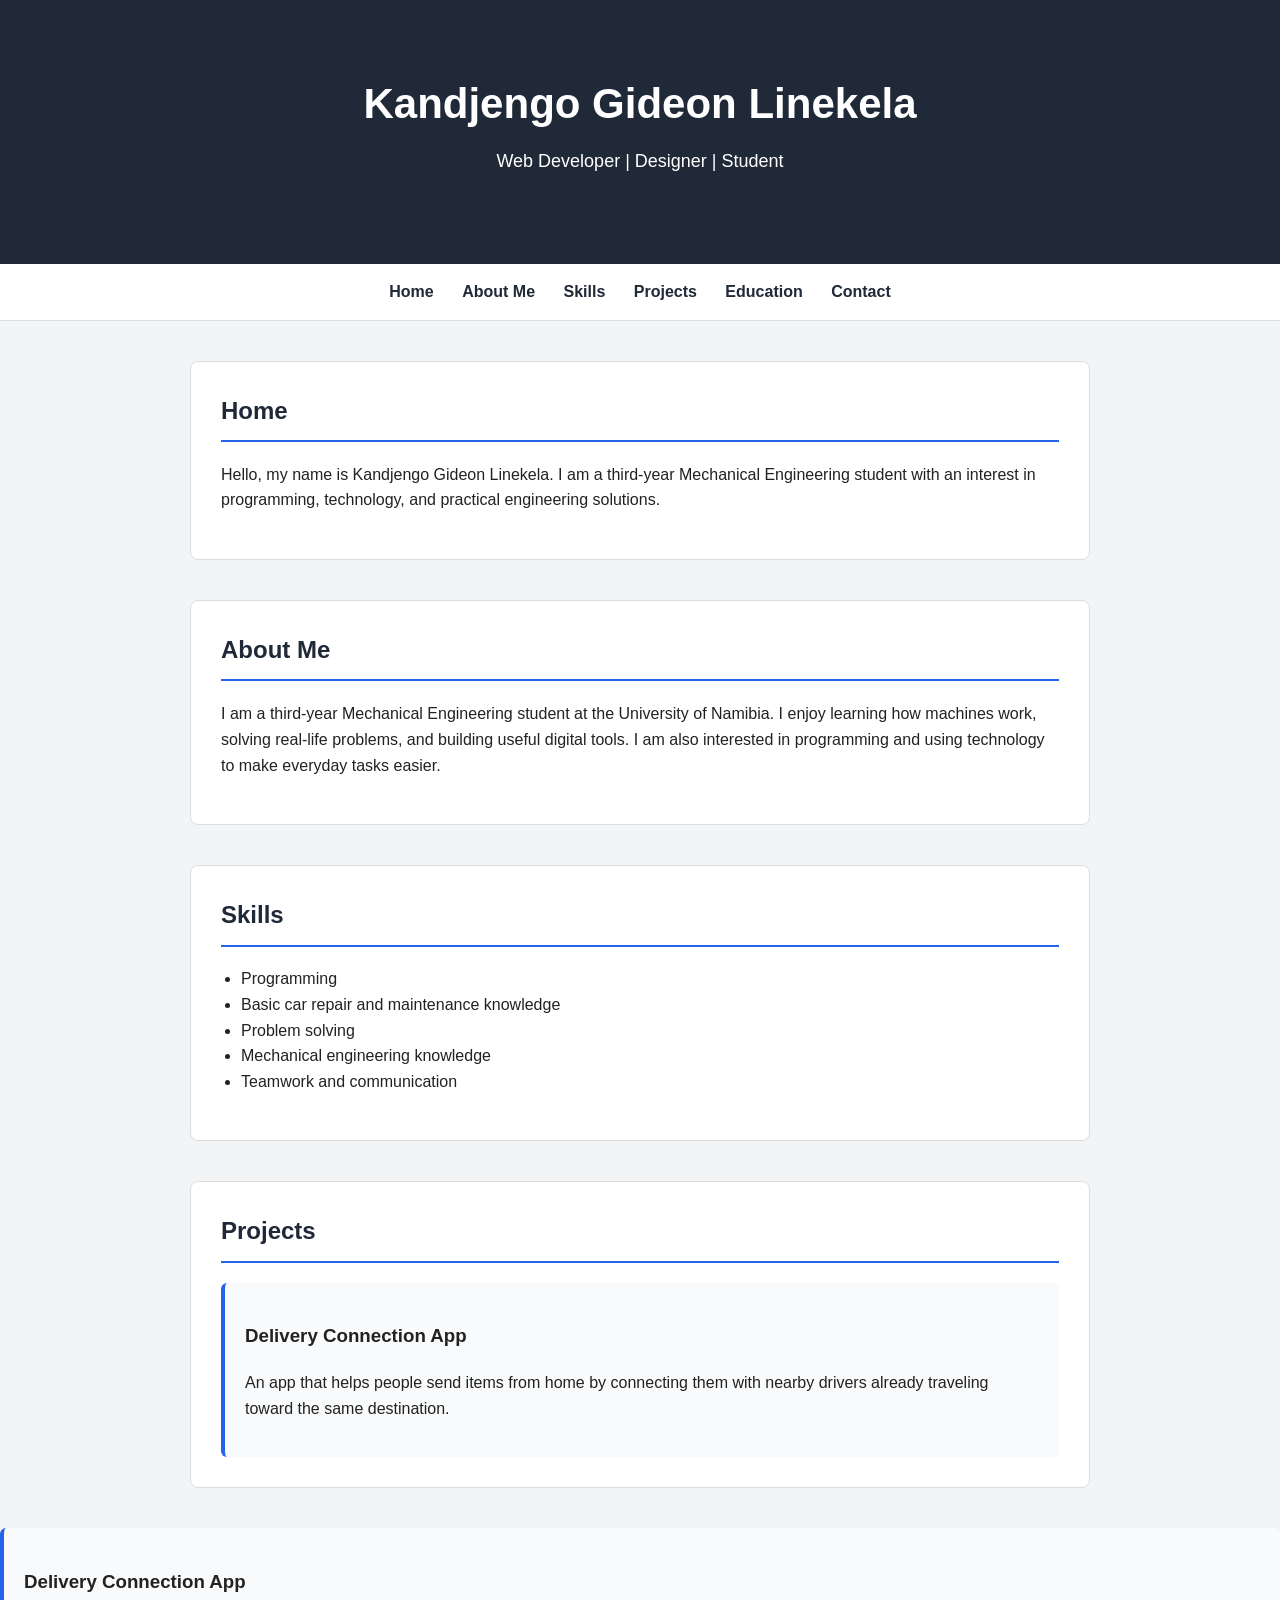
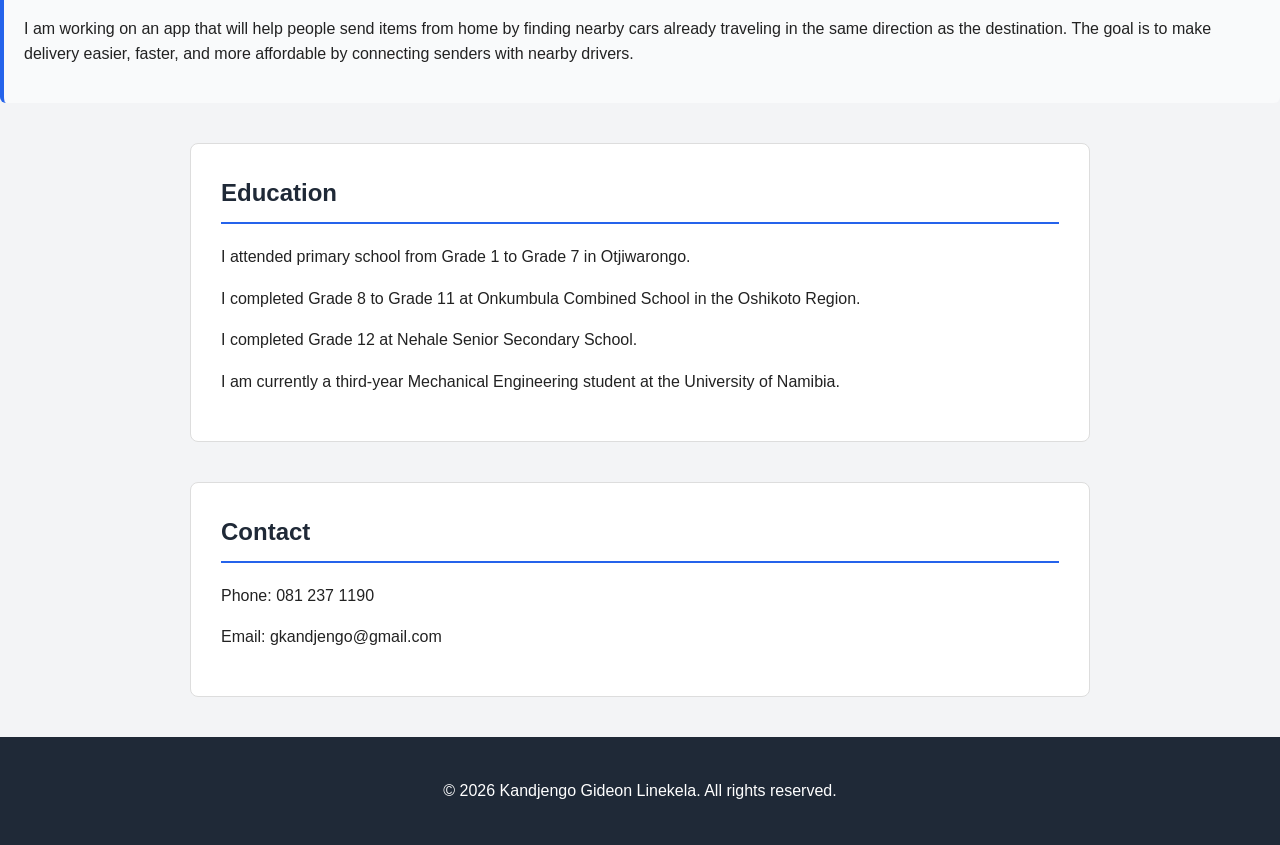
==== index.html @ 96c0da86 "Create portfolio website" ====
<!DOCTYPE html>
<html lang="en">
<head>
  <meta charset="UTF-8" />
  <meta name="viewport" content="width=device-width, initial-scale=1.0" />
  <title>Kandjengo Gideon Linekela | Portfolio</title>
  <link rel="stylesheet" href="style.css" />
</head>
<body>

  <header>
    <h1>Kandjengo Gideon Linekela</h1>
    <p>Web Developer | Designer | Student</p>
  </header>

  <nav>
  <a href="#home">Home</a>
  <a href="#about">About Me</a>
  <a href="#skills">Skills</a>
  <a href="#projects">Projects</a>
  <a href="#education">Education</a>
  <a href="#contact">Contact</a>
</nav>

 <section id="home">
  <h2>Home</h2>
  <p>
    Hello, my name is Kandjengo Gideon Linekela. I am a third-year Mechanical Engineering student
    with an interest in programming, technology, and practical engineering solutions.
  </p>
</section>

<section id="about">
  <h2>About Me</h2>
  <p>
    I am a third-year Mechanical Engineering student at the University of Namibia. I enjoy learning how machines
    work, solving real-life problems, and building useful digital tools. I am also
    interested in programming and using technology to make everyday tasks easier.
  </p>
</section>

<section id="skills">
  <h2>Skills</h2>
  <ul>
    <li>Programming</li>
    <li>Basic car repair and maintenance knowledge</li>
    <li>Problem solving</li>
    <li>Mechanical engineering knowledge</li>
    <li>Teamwork and communication</li>
  </ul>
</section>

<section id="projects">
  <h2>Projects</h2>

  <div class="project">
    <h3>Delivery Connection App</h3>
    <p>
      An app that helps people send items from home by connecting them with nearby
      drivers already traveling toward the same destination.
    </p>
  </div>
</section>
  <div class="project">
    <h3>Delivery Connection App</h3>
    <p>
      I am working on an app that will help people send items from home by finding
      nearby cars already traveling in the same direction as the destination.
      The goal is to make delivery easier, faster, and more affordable by connecting
      senders with nearby drivers.
    </p>
  </div>
</section>

<section id="education">
  <h2>Education</h2>

  <p>
    I attended primary school from Grade 1 to Grade 7 in Otjiwarongo.
  </p>

  <p>
    I completed Grade 8 to Grade 11 at Onkumbula Combined School in the Oshikoto Region.
  </p>

  <p>
    I completed Grade 12 at Nehale Senior Secondary School.
  </p>

  <p>
    I am currently a third-year Mechanical Engineering student at the University of Namibia.
  </p>
</section>

<section id="contact">
  <h2>Contact</h2>
  <p>Phone: 081 237 1190</p>
  <p>Email: gkandjengo@gmail.com</p>
</section>

  <footer>
    <p>&copy; 2026 Kandjengo Gideon Linekela. All rights reserved.</p>
  </footer>

  <script src="script.js"></script>
</body>
</html>
---- style.css ----
* {
  box-sizing: border-box;
}

html {
  scroll-behavior: smooth;
}

body {
  margin: 0;
  font-family: Arial, sans-serif;
  background: #f3f4f6;
  color: #222222;
  line-height: 1.6;
}

header {
  background: #1f2937;
  color: white;
  text-align: center;
  padding: 70px 20px;
}

header h1 {
  margin: 0;
  font-size: 42px;
}

header p {
  font-size: 18px;
  margin-top: 10px;
}

nav {
  background: white;
  text-align: center;
  padding: 15px;
  border-bottom: 1px solid #ddd;
  position: sticky;
  top: 0;
}

nav a {
  color: #1f2937;
  text-decoration: none;
  margin: 0 12px;
  font-weight: bold;
}

nav a:hover {
  color: #2563eb;
}

section {
  max-width: 900px;
  margin: 40px auto;
  padding: 30px;
  background: white;
  border-radius: 8px;
  border: 1px solid #ddd;
}

section h2 {
  color: #1f2937;
  margin-top: 0;
  border-bottom: 2px solid #2563eb;
  padding-bottom: 10px;
}

ul {
  padding-left: 20px;
}

.project {
  background: #f9fafb;
  padding: 20px;
  border-left: 4px solid #2563eb;
  border-radius: 6px;
  margin-top: 15px;
}

footer {
  text-align: center;
  padding: 25px;
  background: #1f2937;
  color: white;
  margin-top: 40px;
}

@media (max-width: 600px) {
  header h1 {
    font-size: 32px;
  }

  nav a {
    display: inline-block;
    margin: 8px;
  }

  section {
    margin: 20px 12px;
    padding: 20px;
  }
}
.skills-list {
  display: flex;
  flex-wrap: wrap;
  gap: 10px;
}

.skills-list span {
  background: #e0ecff;
  color: #1f2937;
  padding: 10px 14px;
  border-radius: 6px;
  font-weight: bold;
}
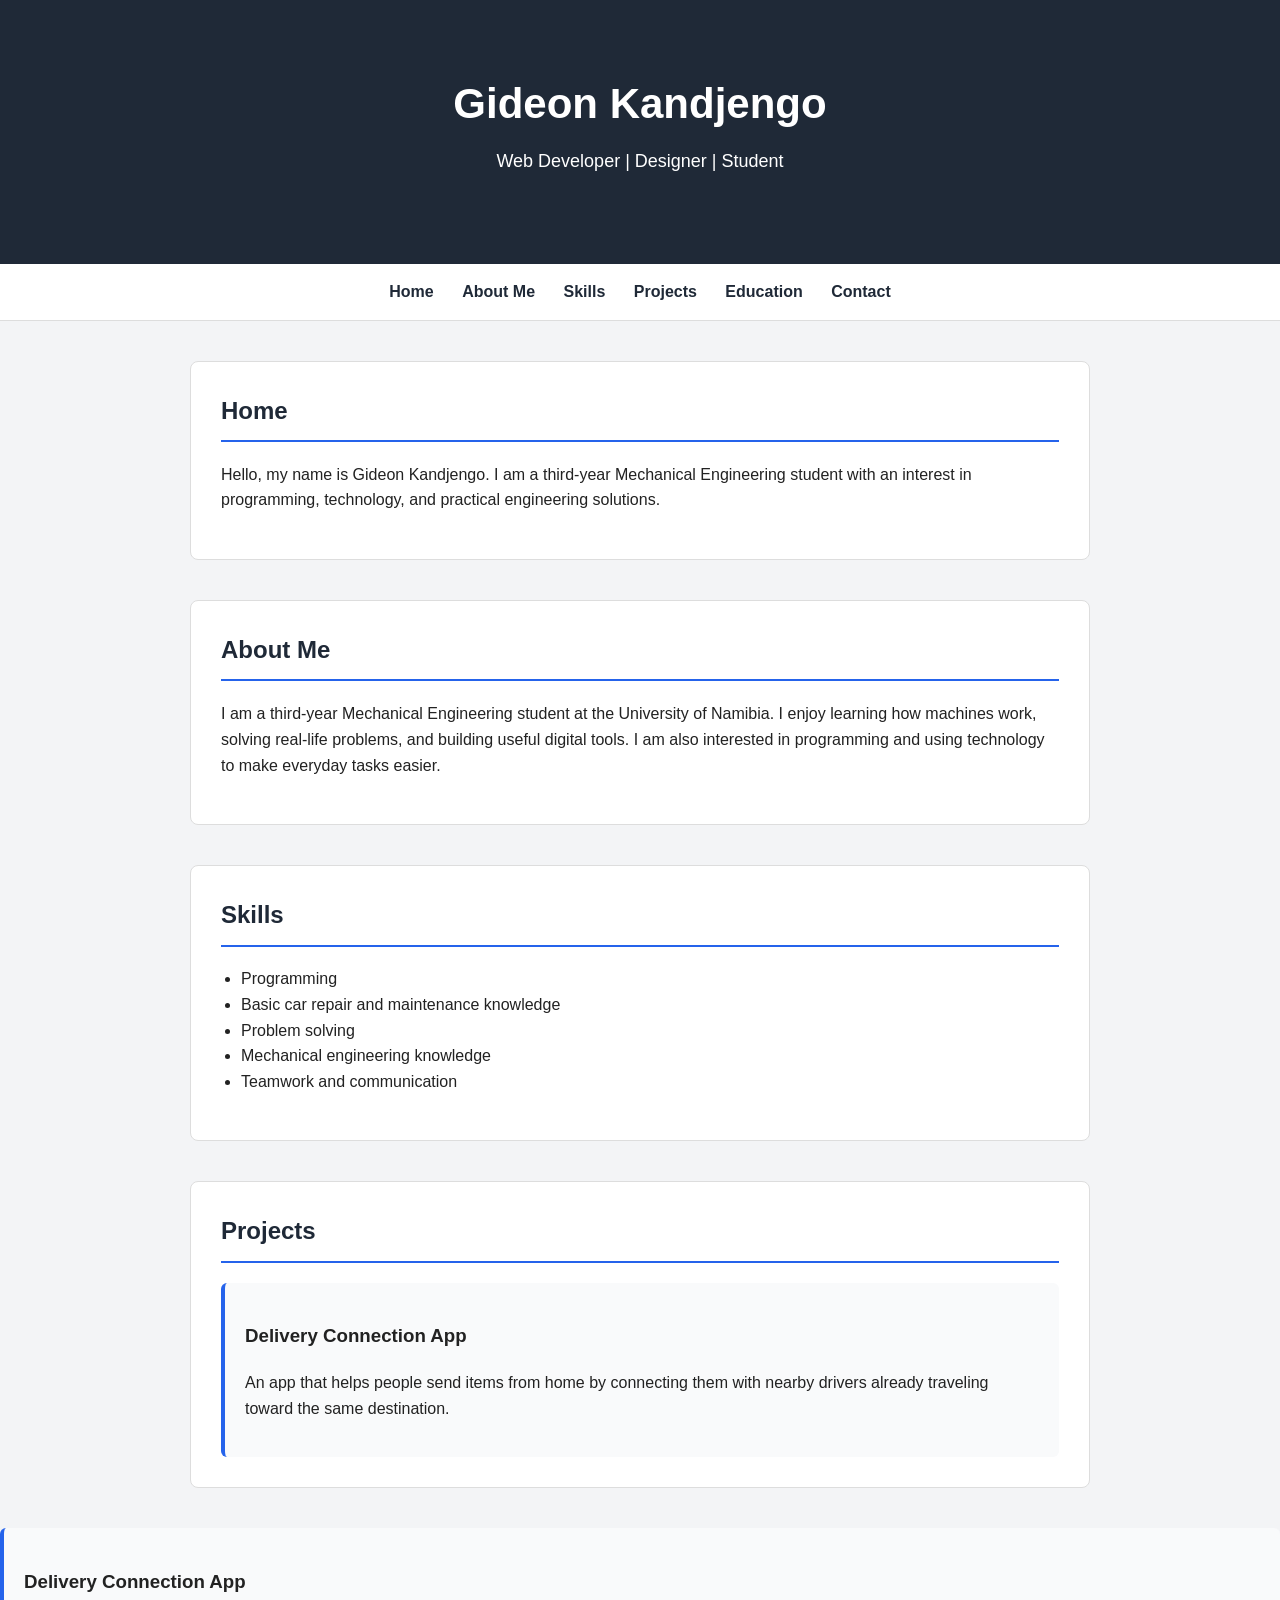
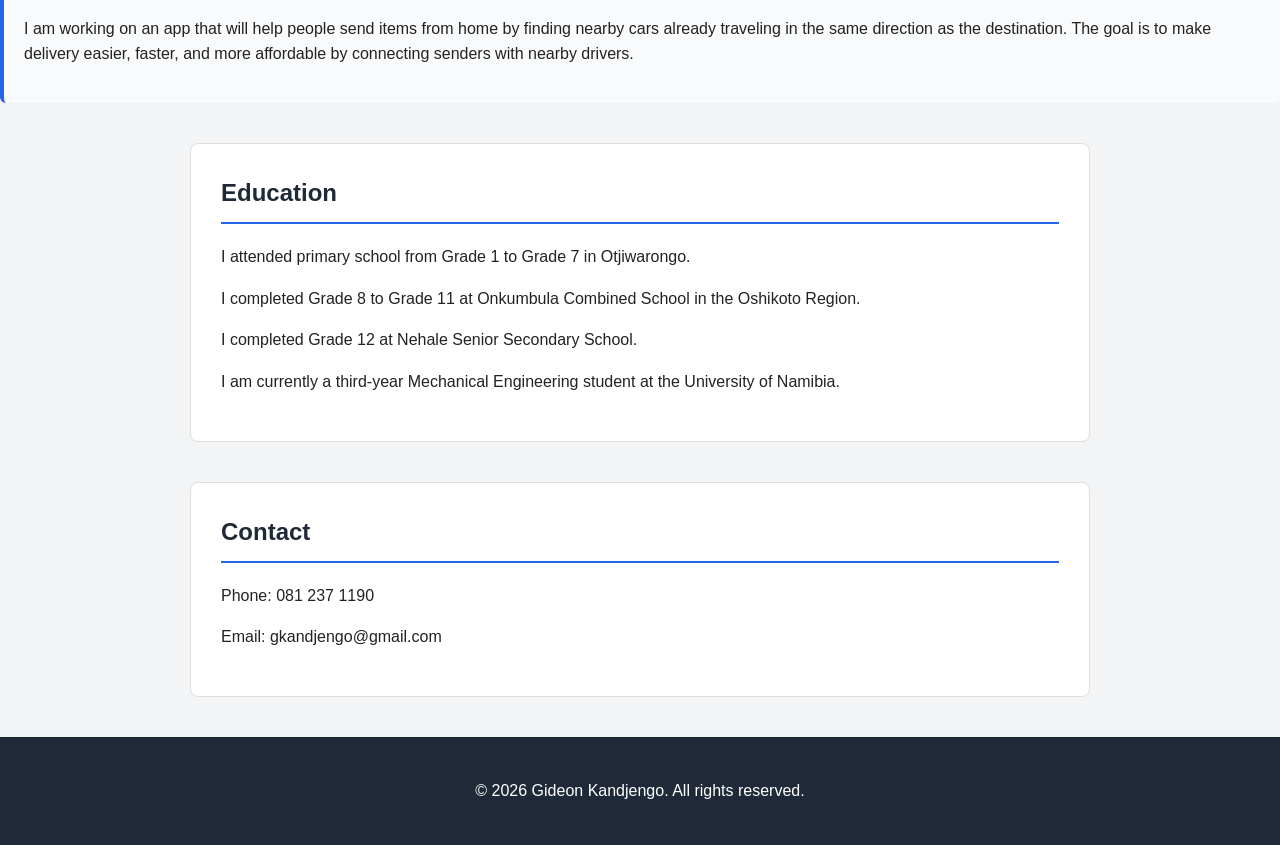
==== commit 5b543c28: "Improve website search description" ====
--- a/index.html
+++ b/index.html
@@ -3,13 +3,16 @@
 <head>
   <meta charset="UTF-8" />
   <meta name="viewport" content="width=device-width, initial-scale=1.0" />
-  <title>Kandjengo Gideon Linekela | Portfolio</title>
+
+  <title>Gideon Kandjengo | Mechanical Engineering Student Portfolio</title>
+  <meta name="description" content="Portfolio website of Gideon Kandjengo, a third-year Mechanical Engineering student with programming skills and basic car repair knowledge.">
+
   <link rel="stylesheet" href="style.css" />
 </head>
 <body>
 
   <header>
-    <h1>Kandjengo Gideon Linekela</h1>
+    <h1>Gideon Kandjengo</h1>
     <p>Web Developer | Designer | Student</p>
   </header>
 
@@ -25,7 +28,7 @@
  <section id="home">
   <h2>Home</h2>
   <p>
-    Hello, my name is Kandjengo Gideon Linekela. I am a third-year Mechanical Engineering student
+    Hello, my name is Gideon Kandjengo. I am a third-year Mechanical Engineering student
     with an interest in programming, technology, and practical engineering solutions.
   </p>
 </section>
@@ -99,7 +102,7 @@
 </section>
 
   <footer>
-    <p>&copy; 2026 Kandjengo Gideon Linekela. All rights reserved.</p>
+    <p>&copy; 2026 Gideon Kandjengo. All rights reserved.</p>
   </footer>
 
   <script src="script.js"></script>
